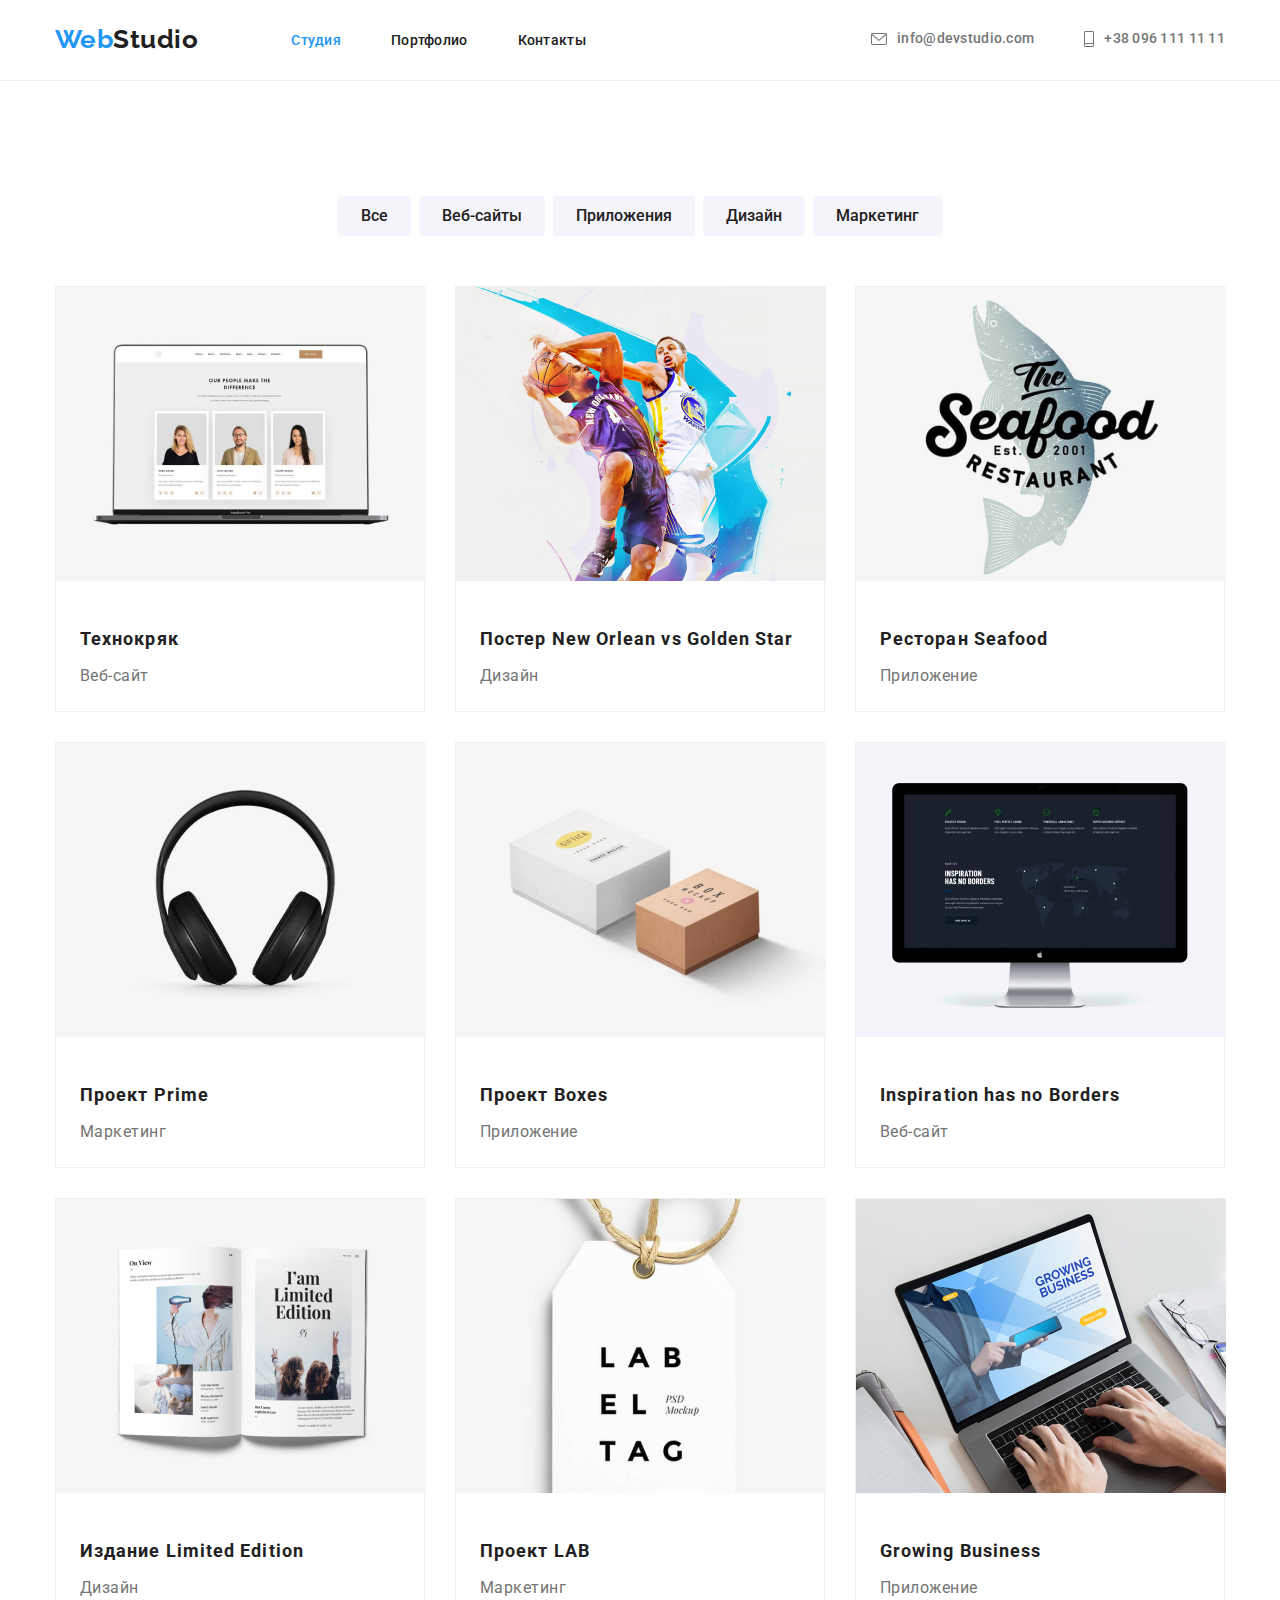
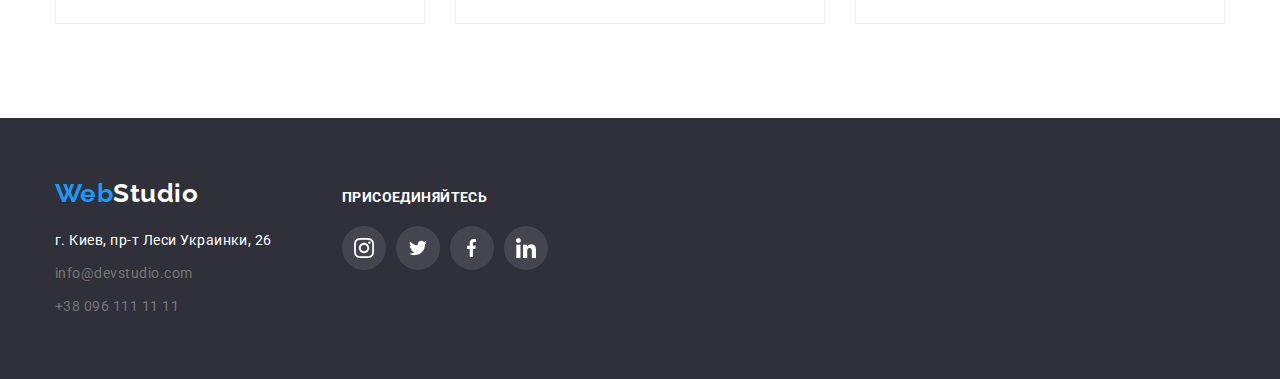
==== portfolio.html @ e559a05e "Перенос 4дз на 5дз" ====
<!DOCTYPE html>
<html lang="ru">
<head>
    <meta charset="UTF-8">
    <meta name="viewport" content="width=device-width, initial-scale=1.0">
    <title>Портфолио</title>
    <link rel="stylesheet" href="https://cdnjs.cloudflare.com/ajax/libs/modern-normalize/1.0.0/modern-normalize.min.css">
    <link rel="preconnect" href="https://fonts.gstatic.com">
    <link
        href="https://fonts.googleapis.com/css2?family=Raleway:wght@700&family=Roboto:ital,wght@0,400;0,500;0,700;1,900&display=swap"
        rel="stylesheet">
    
    <link rel="stylesheet" href="./css/style.css">
</head>
<body>
    <!-- headbar -->
    <header class="page-header">
        <div class="container">
            <nav class="navigation">
                <a href="./index.html" class="logo"> <span class="web">Web</span>Studio</a>
    
                <ul class="site-nav list">
                    <li class="item">
                        <a class="link blue" href="./index.html">Студия</a>
    
                    </li>
                    <li class="item">
                        <a href="./portfolio.html" class="link">Портфолио</a>
                    </li>
                    <li class="item">
                        <a href="" class="link">Контакты</a>
                    </li>
                </ul>
            </nav>
            <ul class="contacts-list list">
                <li class="item">
                    <a class="link" href="mailto:info@devstudio.com">
                        <svg class="icon-mail">
                            <use href="./img/sprite-icon.svg#icon-envelope"></use>
                        </svg>
                        info@devstudio.com
                    </a>
                </li>
                <li class="item">
    
                    <a class="link" href="tel:+380961111111">
                        <svg class="icon-tel">
                            <use href="./img/sprite-icon.svg#icon-tel"></use>
                        </svg>
                        +38 096 111 11 11</a>
                </li>
            </ul>
        </div>
    
    
    
    
    </header>
    <main>
        
        <h1 class="hide-title"></h1>
        <section class="portfolio-section">
            <div class="container">
        <!-- filter portfolio -->
        
        <ul class="filter-button list">     
            <li class="btn-list"><button type="button" class="link">Все</button></li>
            <li class="btn-list"><button type="button" class="link">Веб-сайты</button></li>
            <li class="btn-list"><button type="button" class="link">Приложения</button></li>
            <li class="btn-list"><button type="button" class="link">Дизайн</button></li>
            <li class="btn-list"><button type="button" class="link">Маркетинг</button></li>
        </ul>
        
        
        <!-- section portfolio -->
        <ul class="portfolio list">
            
            <li class="item">
                <a class="link" href="">
                <img class="img-port" src="./portfolio/techno.jpg" alt="Ноутбук с людьми разными людьми на екране" width="370" height="294">
                    <div class="padding-portfolio">
                        <h2 class="title">Технокряк</h2>
                        <p class="text">Веб-сайт</p>
                    </div>
                </a>
            </li>

            <li class="item"> 
                <a class="link" href="">
                    <img class="img-port" src="./portfolio/poster.jpg" alt="Постер с 2-мя баскетболистами" width="370" height="294">
                        <div class="padding-portfolio">
                            <h2 class="title">Постер New Orlean vs Golden Star</h2>
                            <p class="text">Дизайн</p>
                        </div>
                </a>
            </li>

            <li class="item">
                <a class="link" href="">
                    <img class="img-port" src="./portfolio/restourant.jpg" alt="Логотип Ресторана" width="370" height="294">
                        <div class="padding-portfolio">
                            <h2 class="title">Ресторан Seafood</h2>
                            <p class="text">Приложение</p>
                        </div>
                </a>
            </li>

            <li class="item"> 
                <a class="link" href="">
                    <img class="img-port" src="./portfolio/Prime.jpg" alt="Наушники" width="370" height="294">
                    <div class="padding-portfolio">
                        <h2 class="title">Проект Prime</h2>
                        <p class="text">Маркетинг</p>
                    </div>
                </a>
            </li>

            <li class="item"> 
                <a class="link" href="">
                    <img class="img-port" src="./portfolio/boxes.jpg" alt="Две коробки" width="370" height="294">
                    <div class="padding-portfolio">
                        <h2 class="title">Проект Boxes</h2>
                        <p class="text">Приложение</p>
                    </div>
                </a>
            </li>

            <li class="item">
                <a class="link" href="">
                    <img class="img-port" src="./portfolio/ispiration.jpg" alt="Компютер с веб сайтом" width="370" height="294">
                    <div class="padding-portfolio">
                        <h2 class="title">Inspiration has no Borders</h2>
                        <p class="text">Веб-сайт</p>
                    </div>
                </a>
            </li>

            <li class="item">
                <a class="link" href="">
                    <img class="img-port" src="./portfolio/limited_edition.jpg" alt="Журнал Limited Edition" width="370" height="294">
                    <div class="padding-portfolio">
                        <h2 class="title">Издание Limited Edition</h2>
                        <p class="text">Дизайн</p>
                    </div>
                </a>
            </li>

            <li class="item">
                 <a class="link" href="">
                    <img class="img-port" src="./portfolio/LAB.jpg" alt="Бирка на веревке" width="370" height="294">
                    <div class="padding-portfolio">
                        <h2 class="title">Проект LAB</h2>
                        <p class="text">Маркетинг</p>
                    </div>

                </a>
            </li>
            
            <li class="item">
                <a class="link" href="">
                    <img class="img-port" src="./portfolio/Growing-business.jpg" alt="Человек взаимодействует с комютером" width="370" height="294">
                    <div class="padding-portfolio">
                        <h2 class="title">Growing Business</h2>
                        <p class="text">Приложение</p>
                    </div>
                </a>
            </li>
        </ul>
        </div>
</section>
    </main>

    
    <footer class="footer">
        <div class="container footer-info">
            <div class="footer-contacts">
                <a href="index.html" class="logo"> <span class="web">Web</span><span class="studio">Studio</span></a>
    
                <address>
                    <p class="address">г. Киев, пр-т Леси Украинки, 26</p>
                    <ul class="list">
                        <li class="item">
                            <a class="info" href="mailto:info@devstudio.com">info@devstudio.com</a>
                        </li>
    
                        <li class="item">
                            <a class="info" href="tel:+380961111111">+38 096 111 11 11</a>
                        </li>
                    </ul>
    
                </address>
            </div>
    
    
    
    
            <div class="social-footer">
                <b class="title">Присоединяйтесь</b>
                <ul class="social-list-ft list">
                    <li class="ft-item">
                        <a class="ft-link" href="">
                            <svg class="ft-icon" width="20" height="20">
                                <use href="./img/sprite-icon.svg#icon-ft-instagram"></use>
                            </svg>
                        </a>
                    </li>
                    <li class="ft-item">
                        <a class="ft-link" href="">
                            <svg class="ft-icon" width="20" height="16">
                                <use href="./img/sprite-icon.svg#icon-ft-twitter"></use>
                            </svg>
                        </a>
                    </li>
                    <li class="ft-item">
                        <a class="ft-link" href="">
                            <svg class="ft-icon" width="10" height="20">
                                <use href="./img/sprite-icon.svg#icon-ft-facebook"></use>
                            </svg></a>
                    </li>
                    <li class="ft-item">
                        <a class="ft-link" href="">
                            <svg class="ft-icon" width="20" height="20">
                                <use href="./img/sprite-icon.svg#icon-ft-linkedin"></use>
                            </svg>
                        </a>
                    </li>
                </ul>
            </div>
        </div>
    </footer>
</body>
</html>
---- css/style.css ----
/* #212121; цвет основного текста */

/* #757575; вторичный цвет текста */

/* #2196F3; цвет логотипа */

/* #ffffff цвет внутри кнопки */

/* rgba(255, 255, 255, 0.6); цвет подвала имейл и телефон */

/* #2F303A; фон решения безнеса */

/* #F5F4FA фон наша команда */

/* logo-style */

:root {
  --general-color-text: #757575;
  --title-text-color: #212121;
  --accent-color: #2196f3;
  --contacts-color: rgba(255, 255, 255, 0.6);
  --background-color-blue: #2f303a;
  --text-title-white: #ffffff;
  --bgc-button: #e5e5e5;
  --bgc-team: #f5f4fa;
  --social-icon: #afb1b8;
}
/* Body */
body {
  background-color: #ffffff;
  color: var(--general-color-text);
  font-family: roboto, sans-serif;
  letter-spacing: 0.03em;
}

/* logo */
.logo {
  color: #212121;
  font-family: raleway, sans-serif;
  font-style: normal;
  font-weight: 700;
  font-size: 26px;
  line-height: 1.19;
  text-decoration: none;
}

.navigation .logo {
  padding-top: 24px;
  padding-bottom: 25px;
}

.logo .web {
  color: var(--accent-color);
}
.logo .studio {
  color: var(--text-title-white);
}

.list {
  list-style: none;
  padding: 0px;
  margin: 0px;
}

img {
  display: block;
}
.page-header {
  border-bottom: 1px solid #ececec;
}

.container {
  width: 1200px;
  text-align: center;
  margin-right: auto;
  margin-left: auto;
  padding-left: 15px;
  padding-right: 15px;
}
header .container {
  display: flex;
  justify-content: space-between;
  text-align: left;
  align-items: center;
}

.navigation {
  display: flex;
  align-items: center;
}

.logo:hover,
.logo:focus {
  color: var(--accent-color);
}

/* site-nav */

.site-nav {
  display: flex;
  margin-left: 93px;
}

.site-nav .link {
  color: var(--title-text-color);

  font-weight: 500;
  font-size: 14px;
  line-height: 1.14;
  letter-spacing: 0.02em;
  text-decoration: none;

  padding-top: 32px;
  padding-bottom: 32px;
}

.site-nav .item:not(:last-child) {
  margin-right: 50px;
}

.site-nav .link:hover,
.site-nav,
.link:focus {
  color: var(--accent-color);
}
.site-nav .blue {
  color: var(--accent-color);
  text-decoration: none;

  font-weight: 500;
  font-size: 14px;
  line-height: 1.14;
  letter-spacing: 0.02em;
}

/* contacts-list up */
.contacts-list {
  font-weight: 500;
  font-size: 14px;
  line-height: 1.14;
  letter-spacing: 0.02em;

  display: flex;
  margin-left: auto;
  align-items: center;
}

.contacts-list .item:not(:last-child) {
  margin-right: 50px;
}

.contacts-list .link {
  display: flex;
  align-items: center;
  color: var(--general-color-text);
  text-decoration: none;

  padding-top: 24px;
  padding-bottom: 25px;
}

.contacts-list .link:hover,
.contacts-list .link:focus {
  color: var(--accent-color);
}

.contacts-list .icon-mail {
  width: 16px;
  height: 12px;
  fill: currentColor;
  margin-right: 10px;
}

.contacts-list .icon-tel {
  width: 10px;
  height: 16px;
  fill: currentColor;
  margin-right: 10px;
}

/* Hero */
.hero {
  background-color: var(--background-color-blue);
  text-align: center;
  padding-top: 200px;
  padding-bottom: 200px;
}

.overlay {
  max-width: 1600px;
  height: 600px;
  margin-left: auto;
  margin-right: auto;
  background-image: linear-gradient(
      to right,
      rgba(47, 48, 58, 0.4),
      rgba(47, 48, 58, 0.4)
    ),
    url("../img/hero/bgi-hero.jpg");
  background-position: center;
  background-repeat: no-repeat;
}
/* width: 1600px;
    height: 600px;
    margin-right: auto;
    margin-left: auto;
    padding-top: 200px;
    padding-bottom: 200px;

    text-align: center;

    background-position: center;
    background-color: var(--hero-bg-color);
    background-image: linear-gradient(
     to right, 
     rgba(47, 48, 58, 0.4),
     rgba(47, 48, 58, 0.4)),
     url('../images/hero-bg-image/Img-1.jpg'); 

    border: 1px solid #000000; */

.hero .container {
  max-width: 696px;
}
.hero .title {
  color: var(--text-title-white);

  font-weight: 900;
  font-size: 44px;
  line-height: 1.36;

  letter-spacing: 0.06em;
  text-transform: uppercase;

  margin-top: 0px;
  margin-bottom: 30px;
}
/* Button Hero */
.button {
  color: #ffffff;
  background-color: #2196f3;
  display: inline-block;
  box-shadow: 0px 4px 4px rgba(0, 0, 0, 0.15);
  border: 1px solid transparent;
  border-radius: 4px;
  padding: 10px 32px;

  cursor: pointer;

  width: 200px;
}

/* qualities */

.qualities,
.product-work,
.team-section,
.portfolio-section,
.clients {
  padding-top: 94px;
  padding-bottom: 94px;
}

.qualities-list {
  display: flex;
}

.team-section .item:not(:last-child),
.product-work .item:not(:last-child),
.qualities .item:not(:last-child) {
  margin-right: 30px;
}
.qualities .item {
  text-align: left;

  width: 270px;
}
.qualities .qualities-icon {
  display: flex;
  justify-content: center;
  align-items: center;
  background-color: var(--bgc-team);
  border-radius: 4px;
  width: 270px;
  height: 120px;
  text-align: center;
}

.qualities .title {
  color: var(--title-text-color);

  font-weight: 700;
  font-size: 14px;
  line-height: 1.14;
  text-transform: uppercase;

  margin-top: 30px;
  margin-bottom: 10px;
}
.qualities .text {
  font-weight: 400;
  font-size: 14px;
  line-height: 1.71;
  margin-top: 0;
  margin-bottom: 0;
}

/* product-work */
.product-work .work-list {
  display: flex;
}

.product-work .title {
  color: var(--title-text-color);

  font-weight: 700;
  font-size: 36px;
  line-height: 42px;
  text-align: center;

  margin-top: 0px;
  margin-bottom: 50px;
}

/* team-section */
.team-list {
  display: flex;
}

.team-section .title {
  color: var(--title-text-color);

  font-weight: 700;
  font-size: 36px;
  line-height: 1.16;
  text-align: center;

  margin-top: 0px;
  margin-bottom: 50px;
}

.img-team {
  margin-top: 0px;
  margin-bottom: 0px;
}

.team-section .padding-studio {
  padding: 30px 32px;
}
.team-section .name-title {
  color: var(--title-text-color);
  font-weight: 500;
  font-size: 16px;
  line-height: 1.19;

  margin-top: 0px;
  margin-bottom: 10px;
}

.team-section .text {
  font-weight: 400;
  font-size: 16px;
  line-height: 1.19;

  margin-top: 0px;
  margin-bottom: 16px;
}

.team-section {
  background-color: var(--bgc-team);
}

.team-section .item {
  background-color: #fff;
  width: 270px;

  box-shadow: 0px 1px 3px rgba(0, 0, 0, 0.12), 0px 1px 1px rgba(0, 0, 0, 0.14),
    0px 2px 1px rgba(0, 0, 0, 0.2);
  border-radius: 0px 0px 4px 4px;
}

.team-section .social-list {
  display: flex;
  justify-content: center;
}

.team-section .social-item {
  width: 44px;
  height: 44px;
}

.team-section .social-item:not(:last-child) {
  margin-right: 10px;
}
.team-section .social-link {
  display: flex;
  justify-content: center;
  align-items: center;
  width: 100%;
  height: 100%;
  color: var(--social-icon);
  border-radius: 50%;
}

.team-section .social-link:hover,
.team-section .social-link:focus {
  background-color: var(--accent-color);
  color: var(--text-title-white);
}

.team-section .social-icon {
  fill: currentColor;
}

/* clients */
.clients .title {
  color: var(--title-text-color);

  font-weight: 700;
  font-size: 36px;
  line-height: 1.16;
  text-align: center;
}

.clients .clients-list {
  display: flex;
  justify-content: center;
}

.clients .clients-item {
  width: 170px;
  height: 90px;
}

.clients .clients-item:not(:last-child) {
  margin-right: 30px;
}

.clients .clients-link {
  display: flex;
  justify-content: center;
  align-items: center;
  color: var(--social-icon);
  width: 100%;
  height: 100%;
  border: 1px solid #afb1b8;
  border-radius: 4px;
}

.clients .clients-link:hover,
.clients .clients-link:focus {
  color: var(--accent-color);
  border: 1px solid var(--accent-color);
  border-radius: 4px;
}

.clients .clients-icon {
  fill: currentColor;
}
/* Footer */
.footer {
  background-color: var(--background-color-blue);
  padding-top: 60px;
  padding-bottom: 60px;
}
.footer .footer-info {
  display: flex;
  align-items: baseline;
}

.footer .footer-contacts {
  margin-right: 70px;
}

.footer .item:first-child {
  display: block;
  margin-bottom: 9px;
}

.footer .logo {
  display: inline-block;
  margin-top: 0px;
  margin-bottom: 20px;
}

.footer .container {
  text-align: left;

  margin-bottom: 0px;
}

.footer .address {
  color: var(--text-title-white);

  font-style: normal;
  font-weight: 400;
  font-size: 14px;
  line-height: 1.71;
  margin-bottom: 9px;
  margin-top: 0px;
}

.footer .info {
  color: var(--general-color-text);
  font-style: normal;
  font-weight: 400;
  font-size: 14px;
  line-height: 1.71;
  text-decoration: none;
}
/* Footer icon */

.social-footer .title {
  display: inline-block;
  font-weight: 700;
  font-size: 14px;
  line-height: 1.14;
  letter-spacing: 0.03em;
  text-transform: uppercase;

  color: var(--text-title-white);

  margin-bottom: 20px;
}

.social-footer .social-list-ft {
  display: flex;
}

.social-footer .ft-item {
  width: 44px;
  height: 44px;
}

.social-footer .ft-item:not(:last-child) {
  margin-right: 10px;
}

.social-footer .ft-link {
  display: flex;
  justify-content: center;
  align-items: center;
  width: 100%;
  height: 100%;
  background-color: rgba(255, 255, 255, 0.1);
  color: var(--text-title-white);
  border-radius: 50%;
}

.social-footer .ft-link:hover,
.social-footer .ft-link:focus {
  background-color: var(--accent-color);
}

.social-footer .ft-icon {
  fill: currentColor;
}

/* Portfolio HTML */
/* filter portfolio */

.filter-button {
  display: flex;
  justify-content: center;
  margin-bottom: 50px;
}

.filter-button .link {
  color: var(--title-text-color);
  background-color: var(--bgc-team);

  font-weight: 500;
  font-size: 16px;
  line-height: 1.62;

  display: inline-block;
  border: 1px solid transparent;
  border-radius: 4px;
  padding: 6px 22px;
  cursor: pointer;
}

.filter-button .btn-list:not(:last-child) {
  margin-right: 8px;
}

.filter-button .link:hover,
.filter-button .link:focus {
  background-color: var(--accent-color);
  color: var(--text-title-white);
}
button {
  font-family: inherit;
}

/* h1 portfolio */
.hide-title {
  visibility: hidden;
}

/* portfolio cards */
.portfolio {
  display: flex;
  flex-wrap: wrap;
}
.portfolio .padding-portfolio {
  padding: 20px 24px;
  text-align: left;
}

.portfolio .item {
  width: 370px;
  margin-right: 30px;
  margin-bottom: 30px;
  border: 1px solid #eeeeee;
}

.portfolio .item.item:nth-child(3n) {
  margin-right: 0px;
}

.portfolio .item:nth-last-child(-n + 3) {
  margin-bottom: 0px;
}

.img-port {
  margin-top: 0px;
  margin-bottom: 20px;
}

.portfolio .title {
  color: var(--title-text-color);

  font-weight: 700;
  font-size: 18px;
  line-height: 2;
  letter-spacing: 0.06em;
  margin-bottom: 4px;
  margin-top: 0;
}

.portfolio .text {
  font-weight: 400;
  font-size: 16px;
  line-height: 1.87;
  margin: 0;
}

.portfolio .link {
  display: block;
  text-decoration: none;
}

.portfolio .link:hover,
.portfolio .link:focus {
  box-shadow: 0px 1px 1px rgba(0, 0, 0, 0.12), 0px 4px 4px rgba(0, 0, 0, 0.06),
    1px 4px 6px rgba(0, 0, 0, 0.16);
}

.portfolio .link:visited {
  color: var(--general-color-text);
}

.portfolio .section {
  width: 370px;
  height: 404px;
}
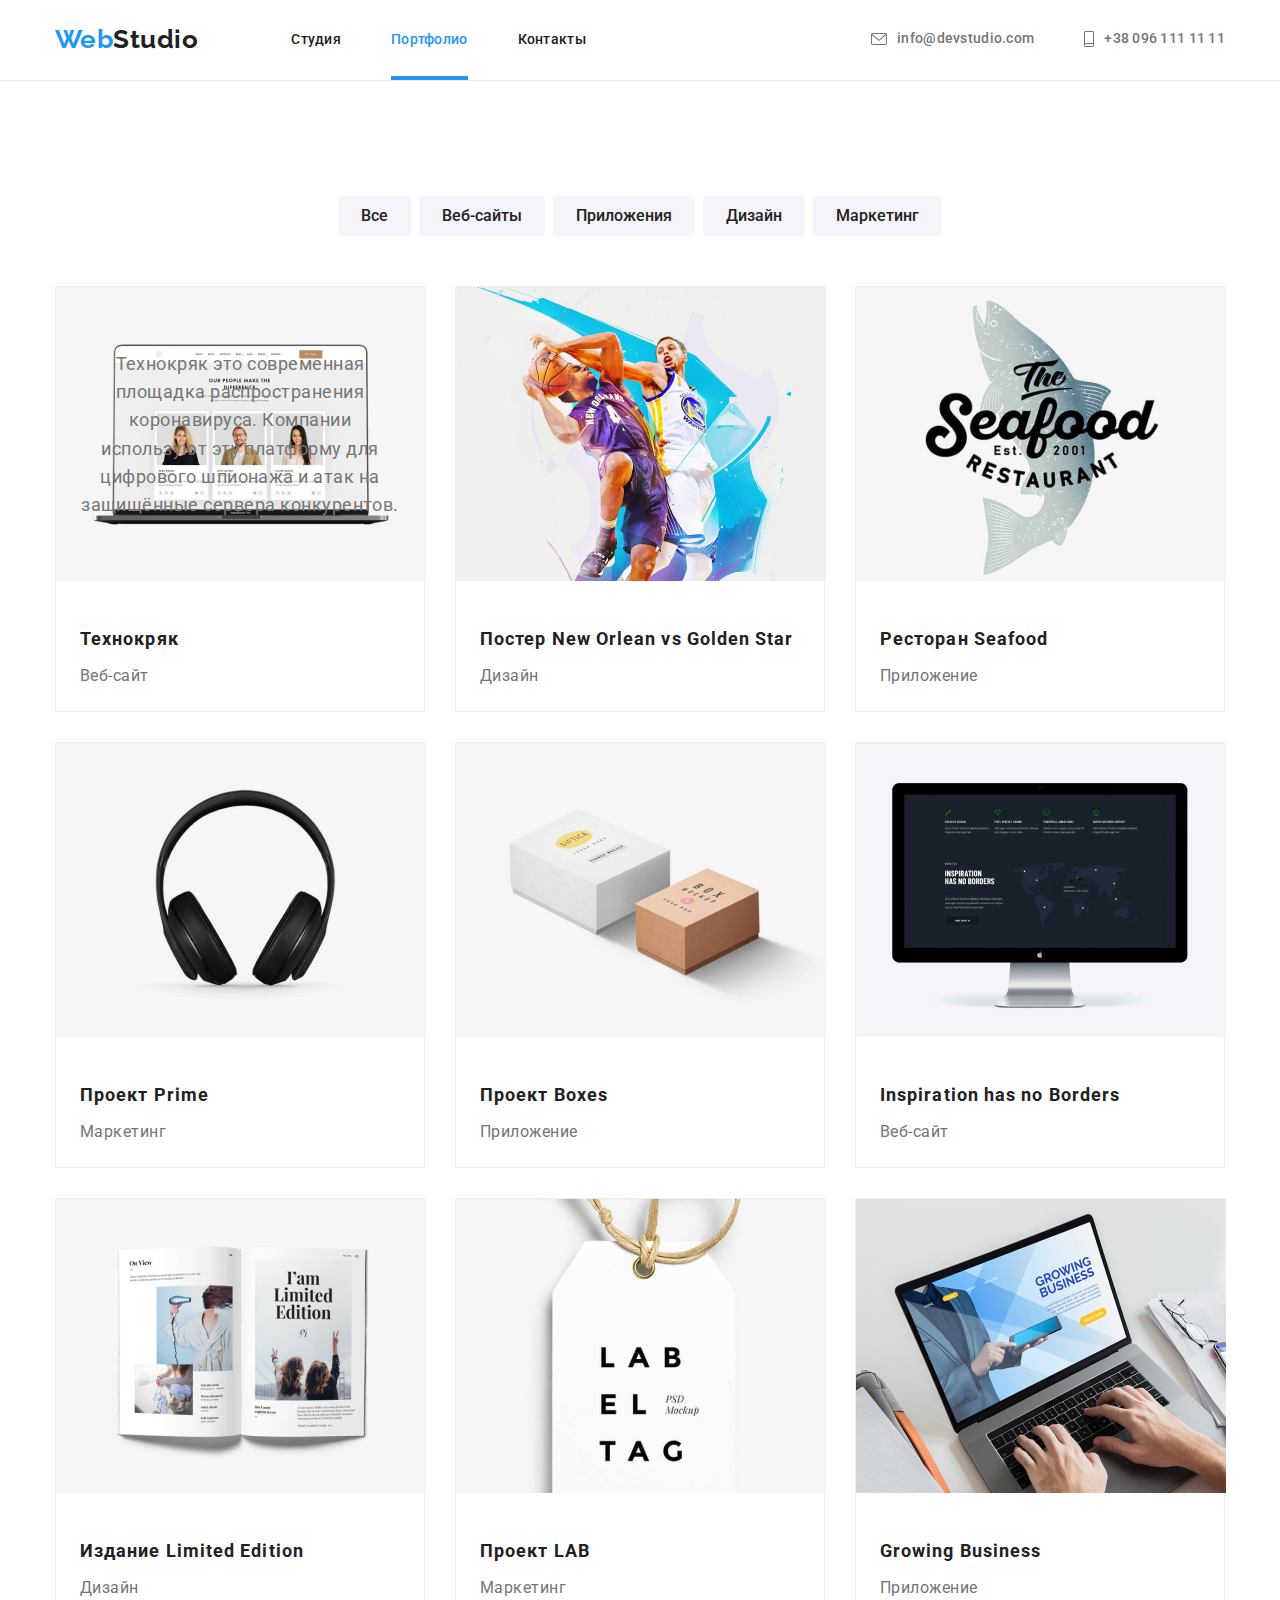
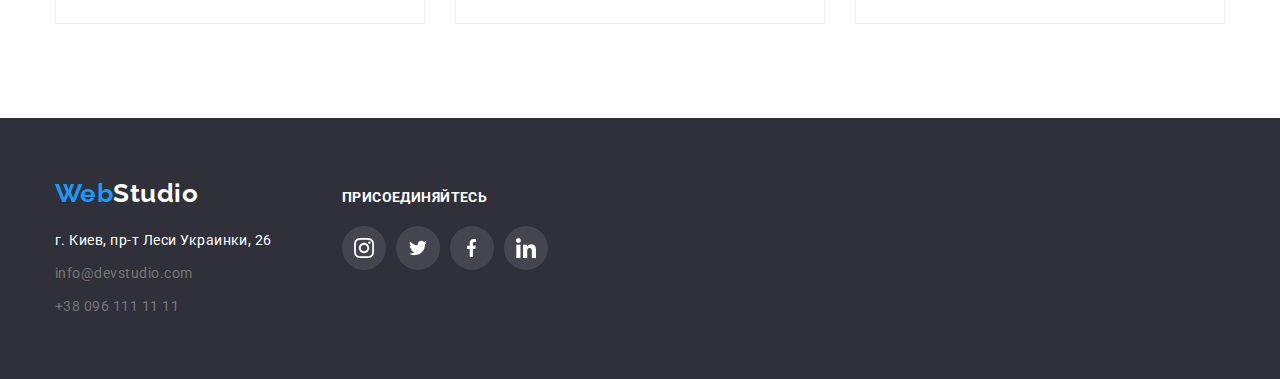
==== commit fc5d5715: "hm5" ====
--- a/portfolio.html
+++ b/portfolio.html
@@ -21,11 +21,11 @@
     
                 <ul class="site-nav list">
                     <li class="item">
-                        <a class="link blue" href="./index.html">Студия</a>
+                        <a class="link" href="./index.html">Студия</a>
     
                     </li>
                     <li class="item">
-                        <a href="./portfolio.html" class="link">Портфолио</a>
+                        <a href="./portfolio.html" class="link current">Портфолио</a>
                     </li>
                     <li class="item">
                         <a href="" class="link">Контакты</a>
@@ -73,17 +73,26 @@
         
         
         <!-- section portfolio -->
-        <ul class="portfolio list">
+    <ul class="portfolio list">
             
-            <li class="item">
-                <a class="link" href="">
-                <img class="img-port" src="./portfolio/techno.jpg" alt="Ноутбук с людьми разными людьми на екране" width="370" height="294">
+        <li class="item">
+            <a class="link" href="">
+                <div class="portfolio-container">
+                        <img class="img-port" src="./portfolio/techno.jpg" alt="Ноутбук с людьми разными людьми на екране" width="370" height="294">
+                         <div class="text-container">  
+                            <p class="info">
+                                Технокряк это современная площадка распространения коронавируса. Компании используют эту платформу для цифрового
+                                    шпионажа и атак на защищённые сервера конкурентов.
+                            </p>
+                        </div>
+                </div>
                     <div class="padding-portfolio">
                         <h2 class="title">Технокряк</h2>
                         <p class="text">Веб-сайт</p>
                     </div>
-                </a>
-            </li>
+                
+            </a>
+        </li>
 
             <li class="item"> 
                 <a class="link" href="">
--- a/css/style.css
+++ b/css/style.css
@@ -24,6 +24,8 @@
   --bgc-button: #e5e5e5;
   --bgc-team: #f5f4fa;
   --social-icon: #afb1b8;
+  --timing-function: cubic-bezier(0.4, 0, 0.2, 1);
+  --timing250ms: transform 250ms;
 }
 /* Body */
 body {
@@ -102,6 +104,8 @@
 }
 
 .site-nav .link {
+  display: block;
+  position: relative;
   color: var(--title-text-color);
 
   font-weight: 500;
@@ -114,6 +118,22 @@
   padding-bottom: 32px;
 }
 
+.site-nav .current::after {
+  content: "";
+  display: block;
+  width: 100%;
+  height: 4px;
+  background-color: var(--accent-color);
+  position: absolute;
+  left: 0;
+  bottom: 0;
+
+  transition: var(--timing250ms) var(--timing-function);
+}
+
+.site-nav .current:hover::after {
+  transform: scaleX(1.5);
+}
 .site-nav .item:not(:last-child) {
   margin-right: 50px;
 }
@@ -123,7 +143,7 @@
 .link:focus {
   color: var(--accent-color);
 }
-.site-nav .blue {
+.site-nav .current {
   color: var(--accent-color);
   text-decoration: none;
 
@@ -200,24 +220,6 @@
   background-position: center;
   background-repeat: no-repeat;
 }
-/* width: 1600px;
-    height: 600px;
-    margin-right: auto;
-    margin-left: auto;
-    padding-top: 200px;
-    padding-bottom: 200px;
-
-    text-align: center;
-
-    background-position: center;
-    background-color: var(--hero-bg-color);
-    background-image: linear-gradient(
-     to right, 
-     rgba(47, 48, 58, 0.4),
-     rgba(47, 48, 58, 0.4)),
-     url('../images/hero-bg-image/Img-1.jpg'); 
-
-    border: 1px solid #000000; */
 
 .hero .container {
   max-width: 696px;
@@ -250,6 +252,50 @@
   width: 200px;
 }
 
+/* Modal window */
+.backdrop {
+  position: fixed;
+  top: 0;
+  left: 0;
+  width: 100%;
+  height: 100%;
+  opacity: 1;
+  background: rgba(0, 0, 0, 0.2);
+}
+
+.is-hidden {
+  opacity: 0;
+  pointer-events: none;
+}
+
+.modal {
+  position: absolute;
+  top: 50%;
+  left: 50%;
+  transform: translate(-50%, -50%);
+  width: 528px;
+  height: 581px;
+  background-color: var(--text-title-white);
+}
+
+.close {
+  display: flex;
+  justify-content: center;
+  align-items: center;
+  position: absolute;
+  top: 6px;
+  right: 8px;
+  padding: 0;
+  width: 30px;
+  height: 30px;
+  background-color: var(--text-title-white);
+  border: 1px solid rgba(0, 0, 0, 0.1);
+  border-radius: 50%;
+}
+
+.icon-close {
+}
+
 /* qualities */
 
 .qualities,
@@ -322,6 +368,32 @@
   margin-bottom: 50px;
 }
 
+.product-work .item {
+  position: relative;
+}
+
+.product-work .product-work-container {
+  position: absolute;
+  left: 0px;
+  bottom: 0px;
+  padding: 27px 82px;
+  background: rgba(47, 48, 58, 0.8);
+  width: 100%;
+}
+
+.product-work .info {
+  font-weight: 400;
+  font-size: 14px;
+  line-height: 1.14;
+  text-align: center;
+  text-transform: uppercase;
+
+  margin-top: 0px;
+  margin-bottom: 0px;
+
+  color: var(--text-title-white);
+}
+
 /* team-section */
 .team-list {
   display: flex;
@@ -603,10 +675,6 @@
   display: flex;
   flex-wrap: wrap;
 }
-.portfolio .padding-portfolio {
-  padding: 20px 24px;
-  text-align: left;
-}
 
 .portfolio .item {
   width: 370px;
@@ -623,9 +691,50 @@
   margin-bottom: 0px;
 }
 
+.portfolio .link {
+  display: block;
+  text-decoration: none;
+}
+
+.portfolio .link:hover,
+.portfolio .link:focus {
+  box-shadow: 0px 1px 1px rgba(0, 0, 0, 0.12), 0px 4px 4px rgba(0, 0, 0, 0.06),
+    1px 4px 6px rgba(0, 0, 0, 0.16);
+}
+
+.portfolio .link:visited {
+  color: var(--general-color-text);
+}
+
+.portfolio .portfolio-container {
+  position: relative;
+}
+
+.portfolio .text-container {
+  position: absolute;
+  bottom: 0;
+  right: 0;
+  width: 100%;
+  height: 100%;
+  padding: 63px 24px;
+}
+
+.portfolio .info {
+  font-weight: 400;
+  font-size: 18px;
+  line-height: 1.56;
+
+  margin-bottom: 0px;
+  margin-top: 0px;
+}
 .img-port {
   margin-top: 0px;
   margin-bottom: 20px;
+}
+
+.portfolio .padding-portfolio {
+  padding: 20px 24px;
+  text-align: left;
 }
 
 .portfolio .title {
@@ -645,23 +754,3 @@
   line-height: 1.87;
   margin: 0;
 }
-
-.portfolio .link {
-  display: block;
-  text-decoration: none;
-}
-
-.portfolio .link:hover,
-.portfolio .link:focus {
-  box-shadow: 0px 1px 1px rgba(0, 0, 0, 0.12), 0px 4px 4px rgba(0, 0, 0, 0.06),
-    1px 4px 6px rgba(0, 0, 0, 0.16);
-}
-
-.portfolio .link:visited {
-  color: var(--general-color-text);
-}
-
-.portfolio .section {
-  width: 370px;
-  height: 404px;
-}
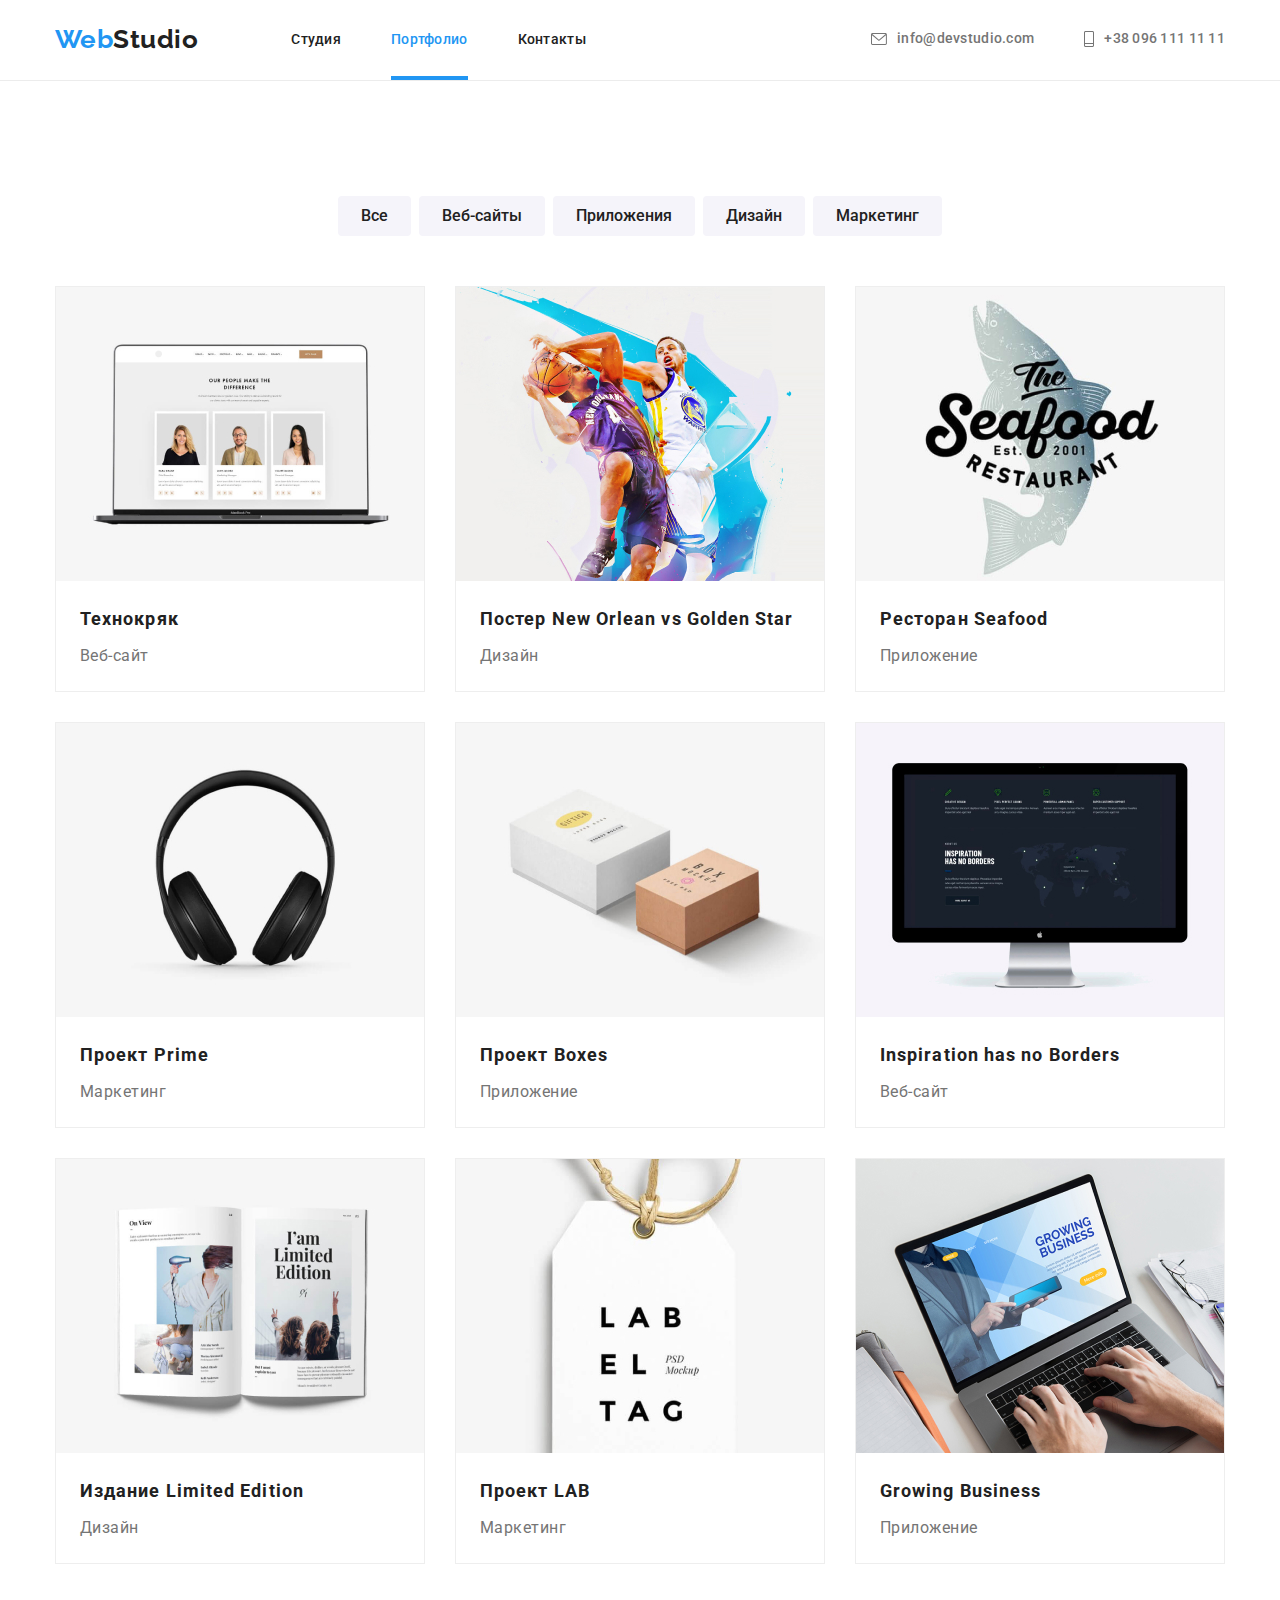
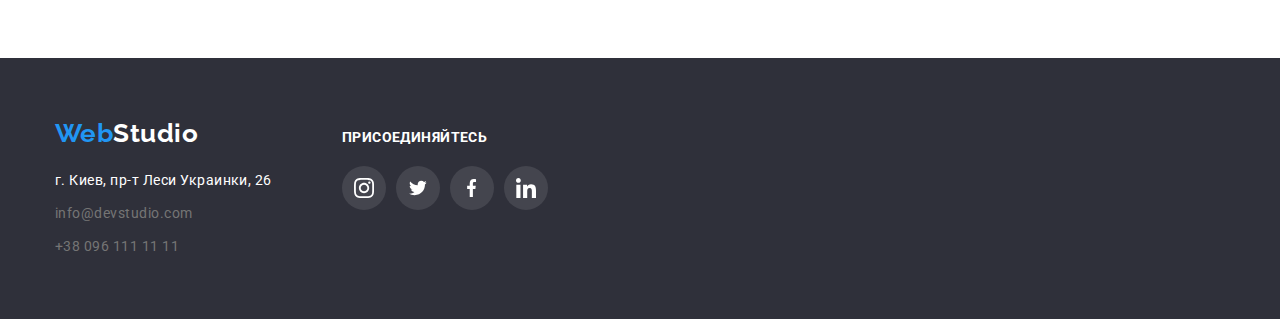
==== commit b0a15e98: "hm5" ====
--- a/portfolio.html
+++ b/portfolio.html
@@ -78,11 +78,11 @@
         <li class="item">
             <a class="link" href="">
                 <div class="portfolio-container">
-                        <img class="img-port" src="./portfolio/techno.jpg" alt="Ноутбук с людьми разными людьми на екране" width="370" height="294">
+                        <img  src="./portfolio/techno.jpg" alt="Ноутбук с людьми разными людьми на екране" width="370" height="294">
                          <div class="text-container">  
                             <p class="info">
                                 Технокряк это современная площадка распространения коронавируса. Компании используют эту платформу для цифрового
-                                    шпионажа и атак на защищённые сервера конкурентов.
+                                шпионажа и атак на защищённые сервера конкурентов.
                             </p>
                         </div>
                 </div>
@@ -96,17 +96,36 @@
 
             <li class="item"> 
                 <a class="link" href="">
-                    <img class="img-port" src="./portfolio/poster.jpg" alt="Постер с 2-мя баскетболистами" width="370" height="294">
+                    <div class="portfolio-container">
+                            <img src="./portfolio/poster.jpg" alt="Постер с 2-мя баскетболистами"
+                             width="370" height="294">
+                            <div class="text-container">
+                                <p class="info">
+                                    Технокряк это современная площадка распространения коронавируса. Компании используют эту платформу для цифрового
+                                    шпионажа и атак на защищённые сервера конкурентов.
+                                </p>
+                            </div>
+                    </div>
                         <div class="padding-portfolio">
                             <h2 class="title">Постер New Orlean vs Golden Star</h2>
                             <p class="text">Дизайн</p>
                         </div>
-                </a>
-            </li>
-
-            <li class="item">
-                <a class="link" href="">
-                    <img class="img-port" src="./portfolio/restourant.jpg" alt="Логотип Ресторана" width="370" height="294">
+                    
+                </a>
+            </li>
+
+            <li class="item">
+                <a class="link" href="">
+                    <div class="portfolio-container">
+                        <img src="./portfolio/restourant.jpg"alt="Логотип Ресторана"
+                         width="370" height="294">
+                        <div class="text-container">
+                            <p class="info">
+                                Технокряк это современная площадка распространения коронавируса. Компании используют эту платформу для цифрового
+                                шпионажа и атак на защищённые сервера конкурентов.
+                            </p>
+                        </div>
+                    </div>
                         <div class="padding-portfolio">
                             <h2 class="title">Ресторан Seafood</h2>
                             <p class="text">Приложение</p>
@@ -116,17 +135,35 @@
 
             <li class="item"> 
                 <a class="link" href="">
-                    <img class="img-port" src="./portfolio/Prime.jpg" alt="Наушники" width="370" height="294">
-                    <div class="padding-portfolio">
-                        <h2 class="title">Проект Prime</h2>
-                        <p class="text">Маркетинг</p>
-                    </div>
+                    <div class="portfolio-container">
+                        <img src="./portfolio/Prime.jpg" alt="Наушники" width="370" height="294">
+                            <div class="text-container">
+                                <p class="info">
+                                    Технокряк это современная площадка распространения коронавируса. Компании используют эту платформу для цифрового
+                                    шпионажа и атак на защищённые сервера конкурентов.
+                                </p>
+                            </div>
+                    </div>
+
+                            <div class="padding-portfolio">
+                                <h2 class="title">Проект Prime</h2>
+                                <p class="text">Маркетинг</p>
+                            </div>
+                    
                 </a>
             </li>
 
             <li class="item"> 
                 <a class="link" href="">
-                    <img class="img-port" src="./portfolio/boxes.jpg" alt="Две коробки" width="370" height="294">
+                    <div class="portfolio-container">
+                        <img src="./portfolio/boxes.jpg" alt="Две коробки" width="370" height="294">
+                            <div class="text-container">
+                                <p class="info">
+                                    Технокряк это современная площадка распространения коронавируса. Компании используют эту платформу для цифрового
+                                    шпионажа и атак на защищённые сервера конкурентов.
+                                </p>
+                            </div>
+                    </div>
                     <div class="padding-portfolio">
                         <h2 class="title">Проект Boxes</h2>
                         <p class="text">Приложение</p>
@@ -136,7 +173,15 @@
 
             <li class="item">
                 <a class="link" href="">
-                    <img class="img-port" src="./portfolio/ispiration.jpg" alt="Компютер с веб сайтом" width="370" height="294">
+                    <div class="portfolio-container">
+                        <img src="./portfolio/ispiration.jpg" alt="Компютер с веб сайтом" width="370" height="294">
+                            <div class="text-container">
+                                <p class="info">
+                                    Технокряк это современная площадка распространения коронавируса. Компании используют эту платформу для цифрового
+                                    шпионажа и атак на защищённые сервера конкурентов.
+                                </p>
+                            </div>
+                    </div>
                     <div class="padding-portfolio">
                         <h2 class="title">Inspiration has no Borders</h2>
                         <p class="text">Веб-сайт</p>
@@ -146,7 +191,16 @@
 
             <li class="item">
                 <a class="link" href="">
-                    <img class="img-port" src="./portfolio/limited_edition.jpg" alt="Журнал Limited Edition" width="370" height="294">
+                    <div class="portfolio-container">
+                    <img src="./portfolio/limited_edition.jpg" alt="Журнал Limited Edition" width="370" height="294">
+                        <div class="text-container">
+                            <p class="info">
+                                Технокряк это современная площадка распространения коронавируса. Компании используют эту платформу для цифрового
+                                шпионажа и атак на защищённые сервера конкурентов.
+                            </p>
+                        </div>
+                    </div>
+
                     <div class="padding-portfolio">
                         <h2 class="title">Издание Limited Edition</h2>
                         <p class="text">Дизайн</p>
@@ -156,7 +210,15 @@
 
             <li class="item">
                  <a class="link" href="">
-                    <img class="img-port" src="./portfolio/LAB.jpg" alt="Бирка на веревке" width="370" height="294">
+                    <div class="portfolio-container">
+                        <img src="./portfolio/LAB.jpg" alt="Бирка на веревке" width="370" height="294">
+                            <div class="text-container">
+                                <p class="info">
+                                    Технокряк это современная площадка распространения коронавируса. Компании используют эту платформу для цифрового
+                                    шпионажа и атак на защищённые сервера конкурентов.
+                                </p>
+                            </div>
+                    </div>
                     <div class="padding-portfolio">
                         <h2 class="title">Проект LAB</h2>
                         <p class="text">Маркетинг</p>
@@ -167,7 +229,15 @@
             
             <li class="item">
                 <a class="link" href="">
-                    <img class="img-port" src="./portfolio/Growing-business.jpg" alt="Человек взаимодействует с комютером" width="370" height="294">
+                    <div class="portfolio-container">
+                        <img src="./portfolio/Growing-business.jpg" alt="Человек взаимодействует с комютером" width="370" height="294">
+                            <div class="text-container">
+                                <p class="info">
+                                    Технокряк это современная площадка распространения коронавируса. Компании используют эту платформу для цифрового
+                                    шпионажа и атак на защищённые сервера конкурентов.
+                                </p>
+                            </div>
+                    </div>
                     <div class="padding-portfolio">
                         <h2 class="title">Growing Business</h2>
                         <p class="text">Приложение</p>
--- a/css/style.css
+++ b/css/style.css
@@ -25,7 +25,8 @@
   --bgc-team: #f5f4fa;
   --social-icon: #afb1b8;
   --timing-function: cubic-bezier(0.4, 0, 0.2, 1);
-  --timing250ms: transform 250ms;
+  --timing250ms: 250ms;
+  --bgc-portfolio-text: rgba(33, 150, 243, 0.9);
 }
 /* Body */
 body {
@@ -261,6 +262,7 @@
   height: 100%;
   opacity: 1;
   background: rgba(0, 0, 0, 0.2);
+  transition: opacity var(--timing250ms) var(--timing-function);
 }
 
 .is-hidden {
@@ -268,14 +270,18 @@
   pointer-events: none;
 }
 
+.is-hidden .modal {
+  transform: translate(-50% -50%) scale(1);
+}
 .modal {
   position: absolute;
   top: 50%;
   left: 50%;
-  transform: translate(-50%, -50%);
+  transform: translate(-50%, -50%) scale(0.9);
   width: 528px;
   height: 581px;
   background-color: var(--text-title-white);
+  transition: opacity var(--timing250ms) var(--timing-function);
 }
 
 .close {
@@ -293,9 +299,6 @@
   border-radius: 50%;
 }
 
-.icon-close {
-}
-
 /* qualities */
 
 .qualities,
@@ -708,28 +711,38 @@
 
 .portfolio .portfolio-container {
   position: relative;
+  overflow: hidden;
 }
 
 .portfolio .text-container {
+  display: inline-block;
+  content: "";
   position: absolute;
-  bottom: 0;
-  right: 0;
+  opacity: 0;
+  top: 0;
+  left: 0;
+  padding: 63px 24px;
   width: 100%;
   height: 100%;
-  padding: 63px 24px;
+  transition: var(--timing250ms) var(--timing-function);
+  transform: translateY(100%);
+  background-color: var(--bgc-portfolio-text);
+}
+
+.portfolio .item:hover .text-container {
+  transform: translateY(0%);
+  opacity: 1;
 }
 
 .portfolio .info {
+  text-align: left;
+  position: absolute;
+  margin-bottom: 0px;
+  margin-top: 0px;
   font-weight: 400;
   font-size: 18px;
   line-height: 1.56;
-
-  margin-bottom: 0px;
-  margin-top: 0px;
-}
-.img-port {
-  margin-top: 0px;
-  margin-bottom: 20px;
+  color: var(--text-title-white);
 }
 
 .portfolio .padding-portfolio {
